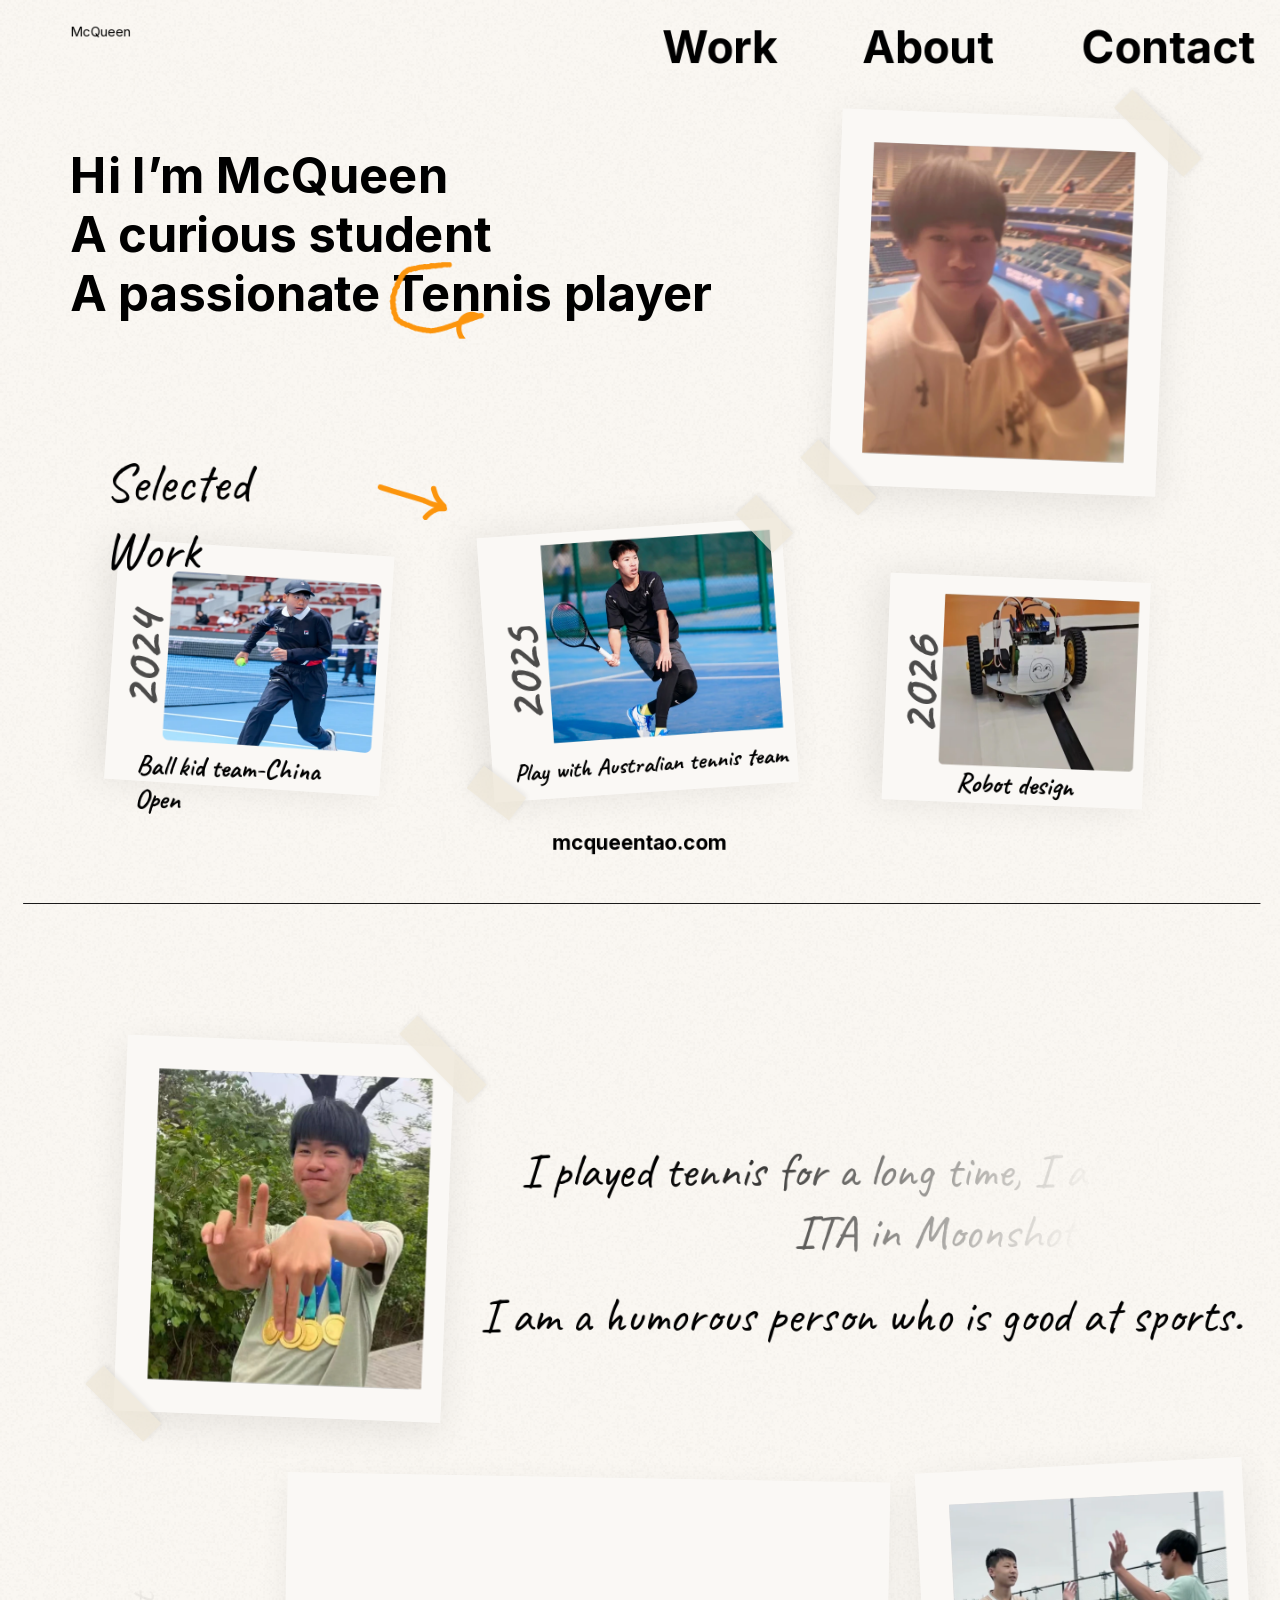
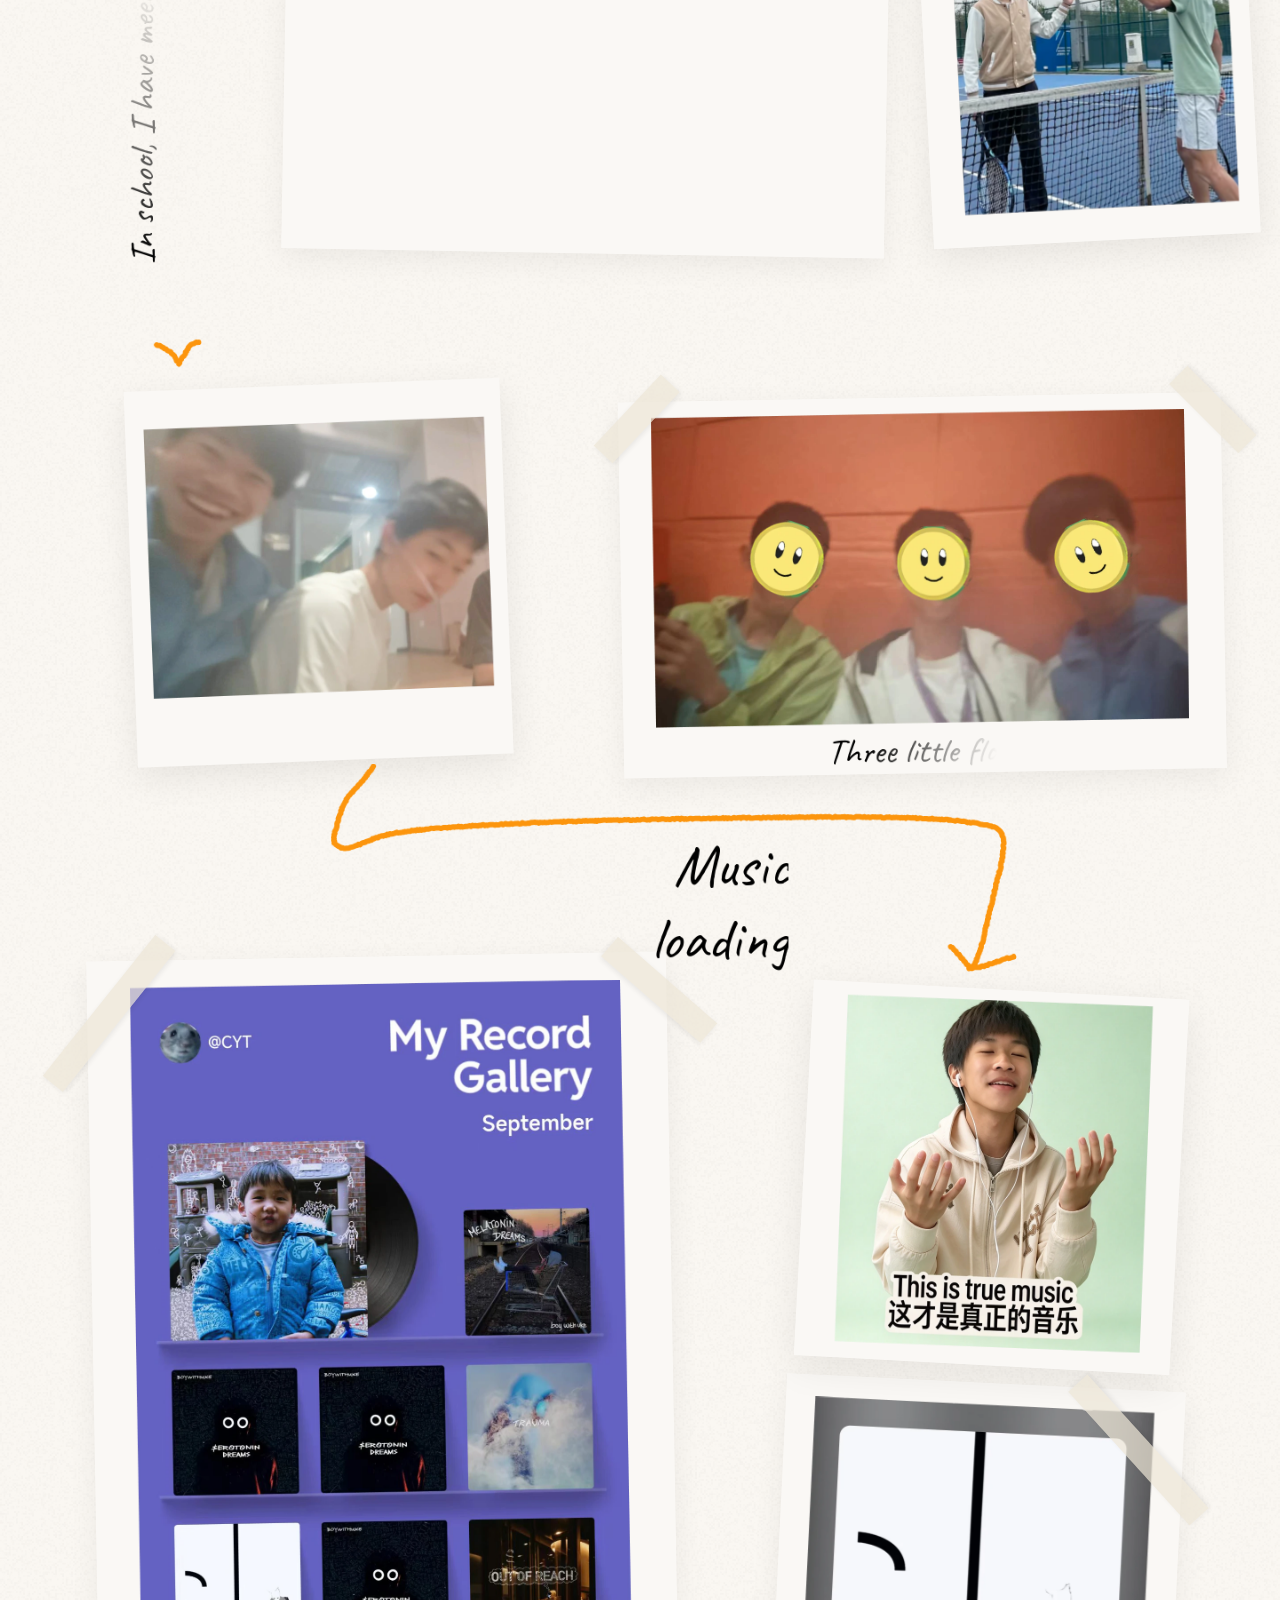
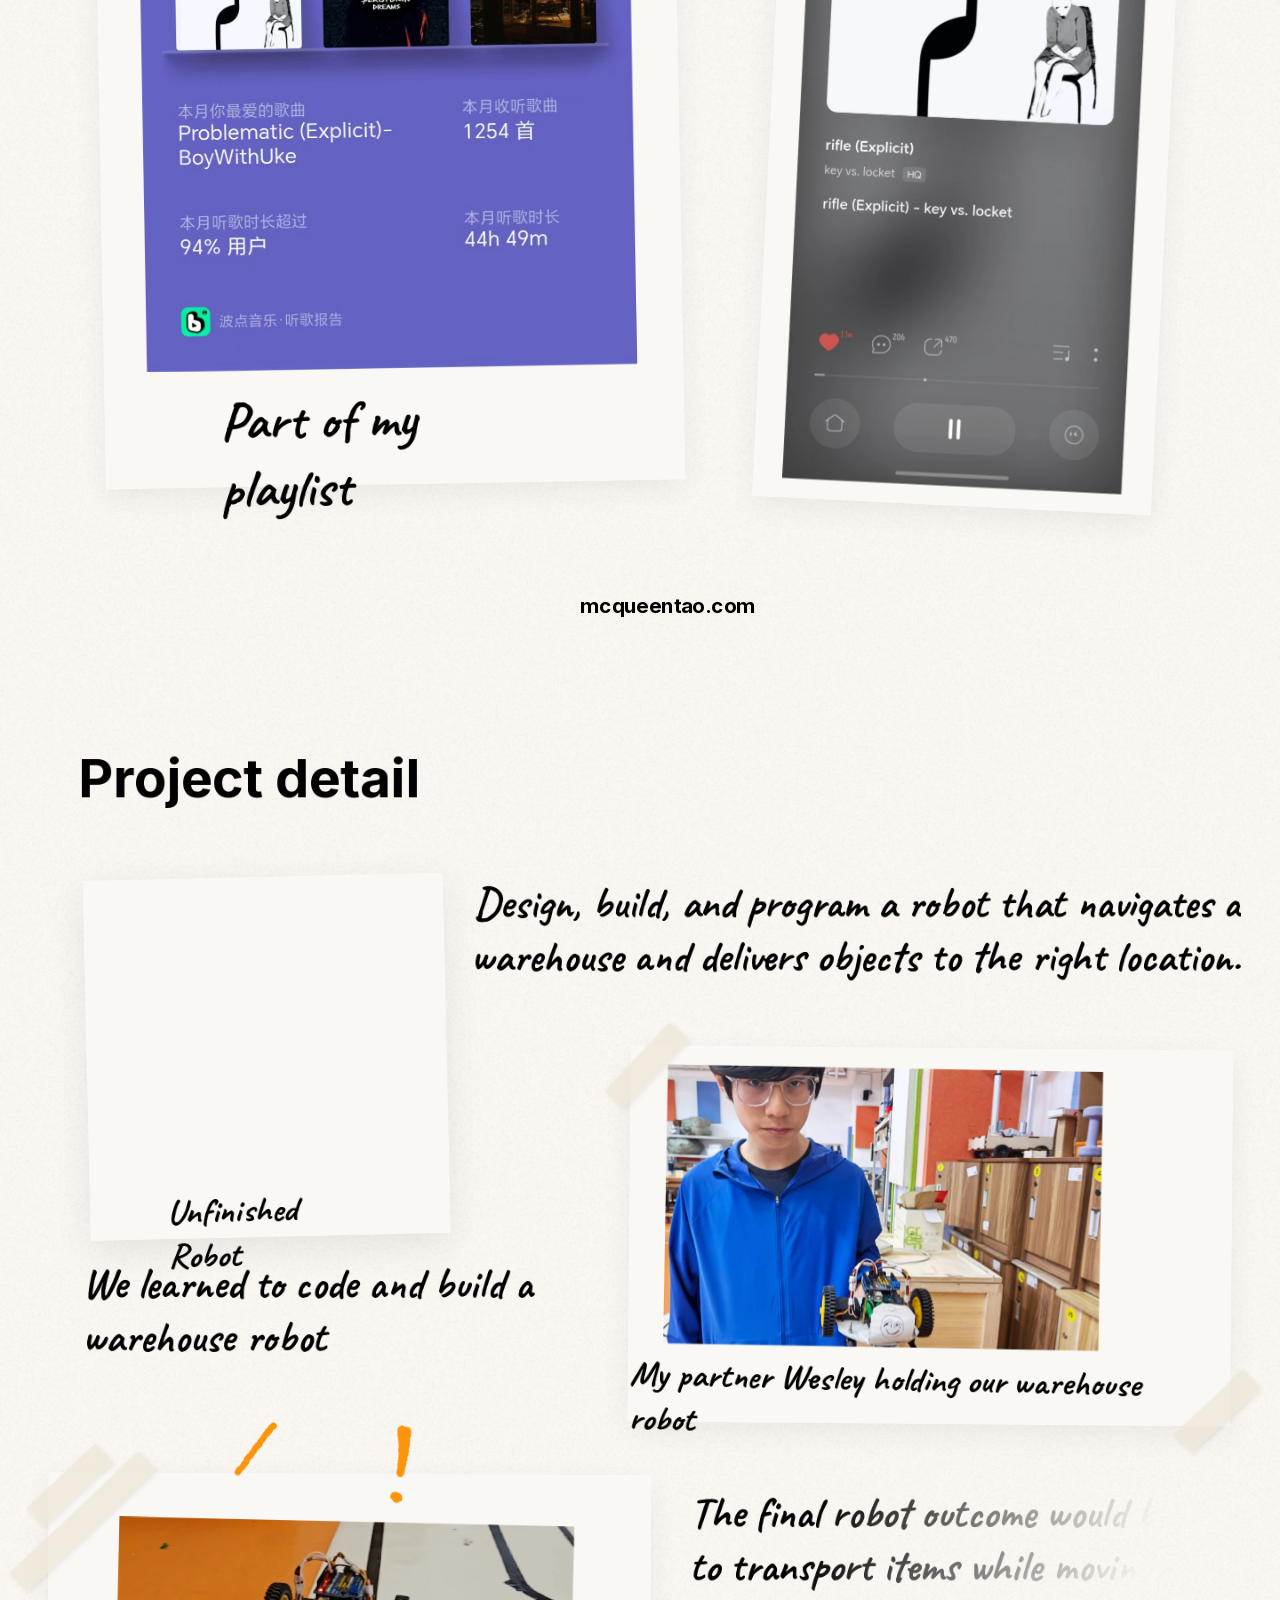
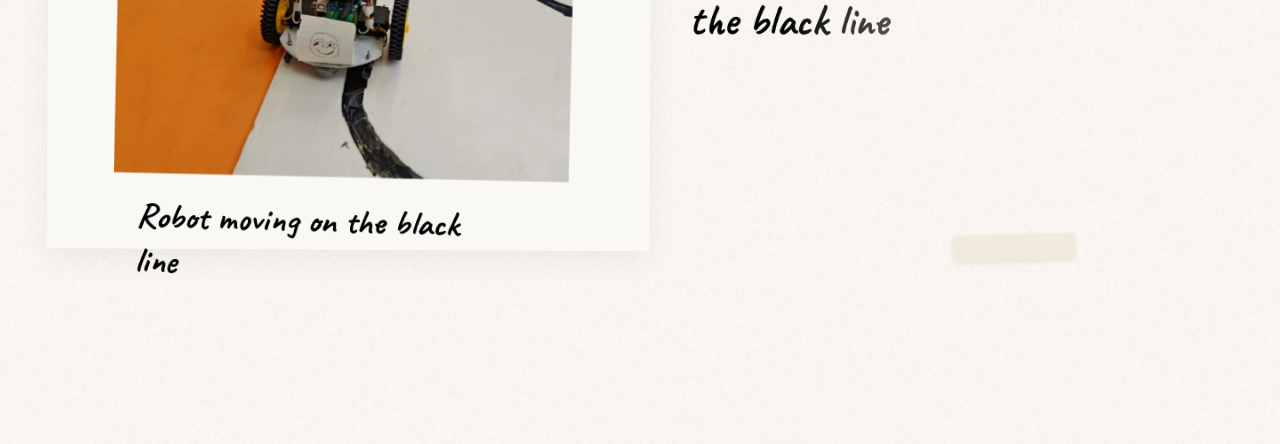
==== mcqueen-portfolio-standalone.html @ 11e01006 "Add files via upload" ====
<!DOCTYPE html>
<html lang="en">
<head>
<meta charset="utf-8">
<meta name="viewport" content="width=device-width, initial-scale=1">
<title>McQueen Portfolio</title>
<style>
@font-face {
  font-family: 'Caveat';
  font-style: normal;
  font-weight: 400;
  font-display: swap;
  src: url([data-uri]) format('woff2');
  unicode-range: U+0000-00FF, U+0131, U+0152-0153, U+02BB-02BC, U+02C6, U+02DA, U+02DC, U+0304, U+0308, U+0329, U+2000-206F, U+20AC, U+2122, U+2191, U+2193, U+2212, U+2215, U+FEFF, U+FFFD;
}
@font-face {
  font-family: 'Caveat';
  font-style: normal;
  font-weight: 700;
  font-display: swap;
  src: url([data-uri]) format('woff2');
  unicode-range: U+0000-00FF, U+0131, U+0152-0153, U+02BB-02BC, U+02C6, U+02DA, U+02DC, U+0304, U+0308, U+0329, U+2000-206F, U+20AC, U+2122, U+2191, U+2193, U+2212, U+2215, U+FEFF, U+FFFD;
}
@font-face {
  font-family: 'Inter';
  font-style: normal;
  font-weight: 400;
  font-display: swap;
  src: url([data-uri]) format('woff2');
  unicode-range: U+0000-00FF, U+0131, U+0152-0153, U+02BB-02BC, U+02C6, U+02DA, U+02DC, U+0304, U+0308, U+0329, U+2000-206F, U+20AC, U+2122, U+2191, U+2193, U+2212, U+2215, U+FEFF, U+FFFD;
}
@font-face {
  font-family: 'Inter';
  font-style: normal;
  font-weight: 700;
  font-display: swap;
  src: url([data-uri]) format('woff2');
  unicode-range: U+0000-00FF, U+0131, U+0152-0153, U+02BB-02BC, U+02C6, U+02DA, U+02DC, U+0304, U+0308, U+0329, U+2000-206F, U+20AC, U+2122, U+2191, U+2193, U+2212, U+2215, U+FEFF, U+FFFD;
}
</style>
<style>
/* McQueen Portfolio - exported from Figma (node 3:3 "Home", 1440 x 5900) */
*{box-sizing:border-box;}
html,body{margin:0;padding:0;}
body{background:#FAF7F2;height:5900px;overflow-x:hidden;}
.page{position:relative;width:1440px;height:5900px;margin:0 auto;overflow:hidden;
  background:#FAF7F2;transform-origin:top left;font-family:"Inter",sans-serif;}
/* paper grain: 4% opacity multiply, tiled (as in the Figma layer) */
.page::before{content:"";position:absolute;left:0;top:0;right:0;bottom:0;
  background-image:url([data-uri]);background-repeat:repeat;
  opacity:.04;mix-blend-mode:multiply;pointer-events:none;z-index:0;}
.page>div,.page>img,.page>svg{position:absolute;}
.page>img,.page>svg{display:block;}
.pin{border-radius:50%;background:radial-gradient(circle at 34% 30%,#fff 0%,#e9e9e9 42%,#b6b6b6 78%,#8f8f8f 100%);
  box-shadow:0 3px 6px rgba(0,0,0,.25);}
.pin i{position:absolute;left:9px;top:9px;width:6px;height:6px;border-radius:50%;background:rgba(255,255,255,.85);}

.e16-281{width:652px;height:1269px;background:rgba(250,248,245,1);transform:matrix(0.999848,-0.017452,0.017452,0.999848,96.976097,2881.786133);transform-origin:0 0;box-shadow:0px 10px 32px rgba(0,0,0,0.06);border-radius:0px;z-index:1;}
.e66-8{width:871px;font-family:"Caveat",cursive;font-weight:700;font-size:48px;line-height:60.48px;letter-spacing:0.0px;color:rgba(0,0,0,1);text-align:right;z-index:2;transform:matrix(1.000000,0.000000,0.000000,1.000000,525.000000,4586.000000);transform-origin:0 0;}
.e16-282{width:449px;height:814px;background:rgba(250,248,245,1);transform:matrix(0.998817,0.048624,-0.048624,0.998817,885.661011,3344.773926);transform-origin:0 0;box-shadow:0px 10px 32px rgba(0,0,0,0.06);border-radius:0px;z-index:3;}
.e9-27{width:368px;height:423.2px;background:rgba(250,248,245,1);transform:matrix(0.999263,0.038388,-0.038388,0.999263,948.101585,121.977455);transform-origin:0 0;box-shadow:0px 12px 40px rgba(0,0,0,0.08);border-radius:0px;z-index:4;}
.e9-28{width:294.4px;height:349.6px;background:rgba(217,217,217,1);transform:matrix(0.999263,0.038388,-0.038388,0.999263,983.462097,160.163342);transform-origin:0 0;border-radius:0px;z-index:5;}
.e9-29{left:970.04px;top:160.16px;width:321.4px;height:361.18px;z-index:6;}
.e9-31{width:92px;height:29.44px;background:rgba(237,230,214,0.7);transform:matrix(-0.707107,-0.707107,0.707107,-0.707107,965.337090,579.999992);transform-origin:0 0;box-shadow:0px 2px 6px rgba(0,0,0,0.08);border-radius:0px;z-index:7;}
.e9-32{width:110.4px;height:29.44px;background:rgba(237,230,214,0.7);transform:matrix(-0.707107,-0.707107,0.707107,-0.707107,1331.266449,198.882698);transform-origin:0 0;box-shadow:0px 2px 6px rgba(0,0,0,0.08);border-radius:0px;z-index:8;}
.e16-242{width:422.65px;height:423.2px;background:rgba(250,248,245,1);transform:matrix(0.999263,-0.038388,0.038388,0.999263,139.000000,2241.126953);transform-origin:0 0;box-shadow:0px 12px 40px rgba(0,0,0,0.08);border-radius:0px;z-index:9;}
.e16-297{width:404.5px;height:405.04px;background:rgba(250,248,245,1);transform:matrix(0.999743,-0.022687,0.022687,0.999743,92.959854,4591.129883);transform-origin:0 0;box-shadow:0px 12px 40px rgba(0,0,0,0.08);border-radius:0px;z-index:10;}
.e16-260{width:422.65px;height:423.2px;background:rgba(250,248,245,1);transform:matrix(0.998565,0.053545,-0.053545,0.998565,915.660461,2902.000000);transform-origin:0 0;box-shadow:0px 12px 40px rgba(0,0,0,0.08);border-radius:0px;z-index:11;}
.e16-244{left:161.19px;top:2256.7px;width:394.93px;height:330.46px;z-index:12;}
.e12-176{width:368px;height:423.2px;background:rgba(250,248,245,1);transform:matrix(0.999263,0.038388,-0.038388,0.999263,143.818939,1163.977417);transform-origin:0 0;box-shadow:0px 12px 40px rgba(0,0,0,0.08);border-radius:0px;z-index:13;}
.e12-177{width:294.4px;height:349.6px;background:rgba(217,217,217,1);transform:matrix(0.999263,0.038388,-0.038388,0.999263,179.179443,1202.163330);transform-origin:0 0;border-radius:0px;z-index:14;}
.e12-178{left:165.76px;top:1202.16px;width:321.4px;height:361.18px;z-index:15;}
.e16-263{left:938.82px;top:2919.41px;width:358.41px;height:402.78px;z-index:16;}
.e15-185{width:368px;height:423.2px;background:rgba(250,248,245,1);transform:matrix(0.998667,-0.051607,0.051607,0.998667,1029.000000,1657.991699);transform-origin:0 0;box-shadow:0px 12px 40px rgba(0,0,0,0.08);border-radius:0px;z-index:17;}
.e16-197{width:678px;height:423px;background:rgba(250,248,245,1);transform:matrix(0.999848,0.017452,-0.017452,0.999848,323.742828,1656.115845);transform-origin:0 0;box-shadow:0px 10px 32px rgba(0,0,0,0.06);border-radius:0px;z-index:18;}
.e16-304{width:678px;height:423px;background:rgba(250,248,245,1);transform:matrix(0.999962,0.008727,-0.008727,0.999962,709.498108,4775.934082);transform-origin:0 0;box-shadow:0px 10px 32px rgba(0,0,0,0.06);border-radius:0px;z-index:19;}
.e16-314{width:678px;height:423px;background:rgba(250,248,245,1);transform:matrix(0.999986,0.005236,-0.005236,0.999986,54.751606,5256.111816);transform-origin:0 0;box-shadow:0px 10px 32px rgba(0,0,0,0.06);border-radius:0px;z-index:20;}
.e16-306{left:746.35px;top:4796px;width:495.38px;height:324.04px;z-index:21;}
.e16-225{width:678px;height:423px;background:rgba(250,248,245,1);transform:matrix(0.999848,-0.017452,0.017452,0.999848,695.000000,2252.832764);transform-origin:0 0;box-shadow:0px 10px 32px rgba(0,0,0,0.06);border-radius:0px;z-index:22;}
.e16-227{left:732px;top:2260px;width:605.98px;height:358.54px;z-index:23;}
.e15-186{width:294.4px;height:349.6px;background:rgba(217,217,217,1);transform:matrix(0.998667,-0.051607,0.051607,0.998667,1067.650391,1692.843750);transform-origin:0 0;border-radius:0px;z-index:24;}
.e15-187{left:1067.65px;top:1676.94px;width:325.83px;height:365.04px;z-index:25;}
.e12-179{width:92px;height:29.44px;background:rgba(237,230,214,0.7);transform:matrix(-0.707107,-0.707107,0.707107,-0.707107,161.054443,1622.000000);transform-origin:0 0;box-shadow:0px 2px 6px rgba(0,0,0,0.08);border-radius:0px;z-index:26;}
.e12-180{width:110.4px;height:29.44px;background:rgba(237,230,214,0.7);transform:matrix(-0.707107,-0.707107,0.707107,-0.707107,526.983765,1240.882690);transform-origin:0 0;box-shadow:0px 2px 6px rgba(0,0,0,0.08);border-radius:0px;z-index:27;}
.e16-234{width:110.4px;height:29.44px;background:rgba(237,230,214,0.7);transform:matrix(-0.707107,-0.707107,0.707107,-0.707107,1393.065308,2309.882812);transform-origin:0 0;box-shadow:0px 2px 6px rgba(0,0,0,0.08);border-radius:0px;z-index:28;}
.e16-236{width:110.4px;height:29.44px;background:rgba(237,230,214,0.7);transform:matrix(0.686056,-0.727548,0.727548,0.686056,668.000000,2301.322021);transform-origin:0 0;box-shadow:0px 2px 6px rgba(0,0,0,0.08);border-radius:0px;z-index:29;}
.e9-36{width:724px;font-family:"Inter",sans-serif;font-weight:700;font-size:55px;line-height:66.56px;letter-spacing:0.0px;color:rgba(0,0,0,1);text-align:left;z-index:30;transform:matrix(1.000000,0.000000,0.000000,1.000000,79.000000,164.000000);transform-origin:0 0;}
.e9-38{width:130px;font-family:"Inter",sans-serif;font-weight:700;font-size:50px;line-height:60.51px;letter-spacing:0.0px;color:rgba(0,0,0,1);text-align:left;z-index:31;transform:matrix(1.000000,0.000000,0.000000,1.000000,745.000000,23.000000);transform-origin:0 0;}
.e11-162{width:69px;font-family:"Inter",sans-serif;font-weight:400;font-size:15px;line-height:18.15px;letter-spacing:0.0px;color:rgba(0,0,0,1);text-align:left;z-index:32;transform:matrix(1.000000,0.000000,0.000000,1.000000,79.000000,27.000000);transform-origin:0 0;}
.e9-39{width:151px;font-family:"Inter",sans-serif;font-weight:700;font-size:50px;line-height:60.51px;letter-spacing:0.0px;color:rgba(0,0,0,1);text-align:left;z-index:33;transform:matrix(1.000000,0.000000,0.000000,1.000000,970.000000,23.000000);transform-origin:0 0;}
.e9-40{width:197px;font-family:"Inter",sans-serif;font-weight:700;font-size:50px;line-height:60.51px;letter-spacing:0.0px;color:rgba(0,0,0,1);text-align:left;z-index:34;transform:matrix(1.000000,0.000000,0.000000,1.000000,1217.000000,23.000000);transform-origin:0 0;}
.e9-42{width:197px;font-family:"Inter",sans-serif;font-weight:700;font-size:23px;line-height:27.84px;letter-spacing:0.0px;color:rgba(0,0,0,1);text-align:left;z-index:35;transform:matrix(1.000000,0.000000,0.000000,1.000000,621.500000,935.000000);transform-origin:0 0;}
.e9-45{width:298.3px;height:343.05px;background:rgba(250,248,245,1);transform:matrix(0.068194,0.997672,-0.997672,0.068194,878.360291,582.219666);transform-origin:0 0;box-shadow:0px 12px 40px rgba(0,0,0,0.08);border-radius:0px;z-index:36;}
.e9-46{left:608.38px;top:596px;width:272.84px;height:240.34px;z-index:37;}
.e11-57{width:60px;height:32px;background:rgba(237,230,214,0.7);transform:matrix(-0.693725,-0.720240,0.720240,-0.693725,869.274780,622.044495);transform-origin:0 0;box-shadow:0px 2px 6px rgba(0,0,0,0.08);border-radius:0px;z-index:38;}
.e11-60{width:108px;font-family:"Caveat",cursive;font-weight:700;font-size:60px;line-height:75.6px;letter-spacing:0.0px;color:rgba(2,2,2,0.7);text-align:left;z-index:39;transform:matrix(-0.068194,-0.997672,0.997672,-0.068194,555.148621,815.387939);transform-origin:0 0;}
.e11-144{width:269.73px;height:310.19px;background:rgba(250,248,245,1);transform:matrix(-0.064440,0.997922,-0.997922,-0.064440,443.809540,626.351013);transform-origin:0 0;box-shadow:0px 12px 40px rgba(0,0,0,0.08);border-radius:0px;z-index:40;}
.e11-145{left:182.62px;top:643.1px;width:245.5px;height:204.42px;z-index:41;}
.e11-146{width:151.46px;font-family:"Caveat",cursive;font-weight:700;font-size:60px;line-height:75.6px;letter-spacing:0.0px;color:rgba(2,2,2,0.7);text-align:left;z-index:42;transform:matrix(0.064440,-0.997922,0.997922,0.064440,119.527870,794.627686);transform-origin:0 0;}
.e11-130{width:254.63px;height:292.82px;background:rgba(250,248,245,1);transform:matrix(-0.039871,0.999205,-0.999205,-0.039871,1294.742676,655.882202);transform-origin:0 0;box-shadow:0px 12px 40px rgba(0,0,0,0.08);border-radius:0px;z-index:43;}
.e11-131{left:1055.98px;top:665.29px;width:226.02px;height:203.13px;z-index:44;}
.e11-134{width:151.46px;font-family:"Caveat",cursive;font-weight:700;font-size:60px;line-height:75.6px;letter-spacing:0.0px;color:rgba(2,2,2,0.7);text-align:left;z-index:45;transform:matrix(0.039871,-0.999205,0.999205,0.039871,995.022461,825.095825);transform-origin:0 0;}
.e11-164{width:262px;font-family:"Caveat",cursive;font-weight:700;font-size:30px;line-height:37.8px;letter-spacing:0.0px;color:rgba(0,0,0,1);text-align:left;z-index:46;transform:matrix(0.999339,0.036367,-0.036367,0.999339,154.381927,842.000000);transform-origin:0 0;}
.e11-167{width:345.59px;font-family:"Caveat",cursive;font-weight:700;font-size:27px;line-height:34.02px;letter-spacing:0.0px;color:rgba(0,0,0,1);text-align:left;z-index:47;transform:matrix(0.997488,-0.070833,0.070833,0.997488,578.000000,852.479309);transform-origin:0 0;}
.e11-165{width:132px;font-family:"Caveat",cursive;font-weight:700;font-size:30px;line-height:37.8px;letter-spacing:0.0px;color:rgba(0,0,0,1);text-align:left;z-index:48;transform:matrix(0.999339,0.036367,-0.036367,0.999339,1076.381958,862.000000);transform-origin:0 0;}
.e11-54{width:60px;height:32px;background:rgba(237,230,214,0.7);transform:matrix(-0.794675,-0.607035,0.607035,-0.794675,572.619141,923.081848);transform-origin:0 0;box-shadow:0px 2px 6px rgba(0,0,0,0.08);border-radius:0px;z-index:49;}
.e11-171{left:438.41px;top:294.69px;width:195.47px;height:86.41px;z-index:50;}
.e11-172{width:285px;font-family:"Caveat",cursive;font-weight:400;font-size:60px;line-height:75.6px;letter-spacing:0.0px;color:rgba(0,0,0,1);text-align:left;z-index:51;transform:matrix(1.000000,0.000000,0.000000,1.000000,117.000000,506.000000);transform-origin:0 0;}
.e12-173{width:550px;font-family:"Inter",sans-serif;font-weight:700;font-size:90px;line-height:108.92px;letter-spacing:0.0px;color:rgba(0,0,0,1);text-align:left;z-index:52;transform:matrix(1.000000,0.000000,0.000000,1.000000,844.000000,1122.000000);transform-origin:0 0;}
.e16-295{width:389px;font-family:"Inter",sans-serif;font-weight:700;font-size:60px;line-height:72.61px;letter-spacing:0.0px;color:rgba(0,0,0,1);text-align:left;z-index:53;transform:matrix(1.000000,0.000000,0.000000,1.000000,88.000000,4439.000000);transform-origin:0 0;}
.e15-189{left:188.52px;top:1701px;width:111.9px;height:509.76px;z-index:54;}
.e15-190{left:172.55px;top:2185.28px;width:28.83px;height:24.44px;z-index:55;}
.e15-191{left:197.82px;top:2181.6px;width:28.72px;height:31.06px;z-index:56;}
.e15-193{width:511px;font-family:"Caveat",cursive;font-weight:400;font-size:40px;line-height:50.4px;letter-spacing:0.0px;color:rgba(0,0,0,1);text-align:right;z-index:57;transform:matrix(0.000757,-1.000000,1.000000,0.000757,135.000000,2196.999756);transform-origin:0 0;}
.e16-194{left:311px;top:1750px;width:225px;height:266px;z-index:58;}
.e16-199{left:343px;top:1678px;width:430px;height:110px;z-index:59;}
.e16-202{left:713px;top:1678px;width:282px;height:266px;z-index:60;}
.e16-220{left:316px;top:1649px;width:24px;height:24px;z-index:61;}
.e16-252{left:540px;top:2218px;width:24px;height:24px;z-index:62;}
.e16-221{left:987px;top:1661px;width:24px;height:24px;z-index:63;}
.e16-249{left:134px;top:2233px;width:24px;height:24px;z-index:64;}
.e16-229{left:827px;top:2374px;width:120.63px;height:113.75px;z-index:65;}
.e16-230{left:1004px;top:2392px;width:98.3px;height:87.25px;z-index:66;}
.e16-232{left:1168px;top:2366px;width:125.51px;height:120.29px;z-index:67;}
.e16-257{left:371.57px;top:2659.11px;width:760.64px;height:233.48px;z-index:68;}
.e16-258{left:1087px;top:2873px;width:56.52px;height:19.76px;z-index:69;}
.e16-259{width:296px;font-family:"Caveat",cursive;font-weight:400;font-size:65px;line-height:81.9px;letter-spacing:0.0px;color:rgba(0,0,0,1);text-align:right;z-index:70;transform:matrix(1.000000,0.000000,0.000000,1.000000,591.000000,2735.000000);transform-origin:0 0;}
.e16-265{left:146px;top:2902px;width:571.18px;height:1116.78px;z-index:71;}
.e16-272{left:880.34px;top:3370.91px;width:418.61px;height:785.34px;z-index:72;}
.e16-274{width:239px;font-family:"Caveat",cursive;font-weight:400;font-size:40px;line-height:50.4px;letter-spacing:0.0px;color:rgba(0,0,0,1);text-align:right;z-index:73;transform:matrix(0.999924,-0.012317,0.012317,0.999924,929.701172,2620.473877);transform-origin:0 0;}
.e16-275{width:110.4px;height:29.44px;background:rgba(237,230,214,0.7);transform:matrix(-0.671888,-0.740652,0.740652,-0.671888,1341.200684,3448.929932);transform-origin:0 0;box-shadow:0px 2px 6px rgba(0,0,0,0.08);border-radius:0px;z-index:74;}
.e16-277{width:202.69px;height:29.44px;background:rgba(237,230,214,0.7);transform:matrix(-0.671888,-0.740652,0.740652,-0.671888,1338.188965,3516.121826);transform-origin:0 0;box-shadow:0px 2px 6px rgba(0,0,0,0.08);border-radius:0px;z-index:75;}
.e16-287{width:202.69px;height:29.44px;background:rgba(237,230,214,0.7);transform:matrix(0.624150,-0.781304,0.781304,0.624150,48.000000,3010.363525);transform-origin:0 0;box-shadow:0px 2px 6px rgba(0,0,0,0.08);border-radius:0px;z-index:76;}
.e16-289{width:148.09px;height:29.44px;background:rgba(237,230,214,0.7);transform:matrix(0.753736,0.657178,-0.657178,0.753736,695.347473,2854.000000);transform-origin:0 0;box-shadow:0px 2px 6px rgba(0,0,0,0.08);border-radius:0px;z-index:77;}
.e16-224{width:312px;font-family:"Inter",sans-serif;font-weight:700;font-size:75px;line-height:90.77px;letter-spacing:0.0px;color:rgba(123,94,144,1);text-align:right;z-index:78;transform:matrix(1.000000,0.000000,0.000000,1.000000,622.000000,1932.000000);transform-origin:0 0;}
.e16-286{width:376px;font-family:"Caveat",cursive;font-weight:700;font-size:60px;line-height:75.6px;letter-spacing:0.0px;color:rgba(0,0,0,1);text-align:left;z-index:79;transform:matrix(0.999857,-0.016887,0.016887,0.999857,247.500244,4037.150146);transform-origin:0 0;}
.e16-293{width:197px;font-family:"Inter",sans-serif;font-weight:700;font-size:23px;line-height:27.84px;letter-spacing:0.0px;color:rgba(0,0,0,1);text-align:left;z-index:80;transform:matrix(1.000000,0.000000,0.000000,1.000000,653.000000,4269.000000);transform-origin:0 0;}
.e16-341{width:197px;font-family:"Inter",sans-serif;font-weight:700;font-size:23px;line-height:27.84px;letter-spacing:0.0px;color:rgba(0,0,0,1);text-align:left;z-index:81;transform:matrix(1.000000,0.000000,0.000000,1.000000,667.000000,5785.000000);transform-origin:0 0;}
.e16-296{left:122px;top:4631px;width:345px;height:283px;z-index:82;}
.e16-299{width:236px;font-family:"Caveat",cursive;font-weight:700;font-size:40px;line-height:50.4px;letter-spacing:0.0px;color:rgba(0,0,0,1);text-align:left;z-index:83;transform:matrix(0.999642,-0.026770,0.026770,0.999642,187.000000,4938.317871);transform-origin:0 0;}
.e16-309{width:654px;font-family:"Caveat",cursive;font-weight:700;font-size:40px;line-height:50.4px;letter-spacing:0.0px;color:rgba(0,0,0,1);text-align:left;z-index:84;transform:matrix(0.999774,0.021279,-0.021279,0.999774,709.063965,5120.000000);transform-origin:0 0;}
.e16-279{width:154.28px;height:29.44px;background:rgba(237,230,214,0.7);transform:matrix(-0.671888,-0.740652,0.740652,-0.671888,924.884705,4205.981934);transform-origin:0 0;box-shadow:0px 2px 6px rgba(0,0,0,0.08);border-radius:0px;z-index:85;}
.e16-310{width:106.05px;height:29.44px;background:rgba(237,230,214,0.7);transform:matrix(0.686552,-0.727081,0.727081,0.686552,680.540344,4827.393555);transform-origin:0 0;box-shadow:0px 2px 6px rgba(0,0,0,0.08);border-radius:0px;z-index:86;}
.e16-312{width:106.05px;height:29.44px;background:rgba(237,230,214,0.7);transform:matrix(0.726541,-0.687123,0.687123,0.726541,1321.000000,5213.870605);transform-origin:0 0;box-shadow:0px 2px 6px rgba(0,0,0,0.08);border-radius:0px;z-index:87;}
.e16-332{width:106.05px;height:29.44px;background:rgba(237,230,214,0.7);transform:matrix(0.726541,-0.687123,0.687123,0.726541,669.000000,5673.870605);transform-origin:0 0;box-shadow:0px 2px 6px rgba(0,0,0,0.08);border-radius:0px;z-index:88;}
.e16-330{width:199.25px;height:29.44px;background:rgba(237,230,214,0.7);transform:matrix(0.726541,-0.687123,0.687123,0.726541,11.000000,5369.870605);transform-origin:0 0;box-shadow:0px 2px 6px rgba(0,0,0,0.08);border-radius:0px;z-index:89;}
.e16-328{width:106.05px;height:29.44px;background:rgba(237,230,214,0.7);transform:matrix(0.726541,-0.687123,0.687123,0.726541,30.000000,5296.870605);transform-origin:0 0;box-shadow:0px 2px 6px rgba(0,0,0,0.08);border-radius:0px;z-index:90;}
.e16-317{left:221.82px;top:5115.82px;width:59.69px;height:143.83px;z-index:91;}
.e16-318{left:263.69px;top:5200.03px;width:47.67px;height:60.28px;z-index:92;}
.e16-319{left:384.22px;top:5220.31px;width:7.31px;height:47.3px;z-index:93;}
.e16-320{left:383.36px;top:5276.99px;width:7.86px;height:8.16px;z-index:94;}
.e16-323{left:446.03px;top:5201.75px;width:16.85px;height:61.48px;z-index:95;}
.e16-324{left:438.9px;top:5278.23px;width:13.51px;height:13.04px;z-index:96;}
.e16-327{width:420px;font-family:"Caveat",cursive;font-weight:700;font-size:40px;line-height:50.4px;letter-spacing:0.0px;color:rgba(0,0,0,1);text-align:left;z-index:97;transform:matrix(0.999615,0.027734,-0.027734,0.999615,153.774139,5617.185547);transform-origin:0 0;}
.e16-334{left:127.87px;top:5306.36px;width:518.26px;height:299.28px;z-index:98;}
.e16-300{width:698px;font-family:"Inter",sans-serif;font-weight:700;font-size:80px;line-height:96.82px;letter-spacing:0.0px;color:rgba(0,0,0,1);text-align:left;z-index:99;transform:matrix(1.000000,0.000000,0.000000,1.000000,720.000000,4451.000000);transform-origin:0 0;}
.e16-336{left:984.83px;top:5400.83px;width:311.93px;height:311.93px;z-index:100;}
.e16-337{width:137.08px;height:29.44px;background:rgba(237,230,214,0.7);transform:matrix(0.999631,-0.027160,0.027160,0.999631,1071.912354,5411.151367);transform-origin:0 0;box-shadow:0px 2px 6px rgba(0,0,0,0.08);border-radius:0px;z-index:101;}
.e16-339{width:137.08px;height:29.44px;background:rgba(237,230,214,0.7);transform:matrix(0.999631,-0.027160,0.027160,0.999631,1072.000000,5665.723145);transform-origin:0 0;box-shadow:0px 2px 6px rgba(0,0,0,0.08);border-radius:0px;z-index:102;}
.e66-2{width:814px;font-family:"Caveat",cursive;font-weight:400;font-size:55px;line-height:69.3px;letter-spacing:0.0px;color:rgba(0,0,0,1);text-align:right;z-index:103;transform:matrix(1.000000,0.000000,0.000000,1.000000,573.000000,1283.000000);transform-origin:0 0;}
.e66-4{width:865px;font-family:"Caveat",cursive;font-weight:400;font-size:55px;line-height:69.3px;letter-spacing:0.0px;color:rgba(0,0,0,1);text-align:left;z-index:104;transform:matrix(1.000000,0.000000,0.000000,1.000000,540.000000,1446.000000);transform-origin:0 0;}
.e66-6{width:632px;font-family:"Caveat",cursive;font-weight:700;font-size:48px;line-height:60.48px;letter-spacing:0.0px;color:rgba(0,0,0,1);text-align:left;z-index:105;transform:matrix(1.000000,0.000000,0.000000,1.000000,776.000000,5272.000000);transform-origin:0 0;}
.e66-10{width:598px;font-family:"Caveat",cursive;font-weight:700;font-size:48px;line-height:60.48px;letter-spacing:0.0px;color:rgba(0,0,0,1);text-align:left;z-index:106;transform:matrix(1.000000,0.000000,0.000000,1.000000,93.000000,5014.000000);transform-origin:0 0;}
.rule1{left:26px;top:1016px;width:1392px;border-top:1px solid #000;z-index:107;}
.rule2{left:24px;top:4360px;width:1392px;border-top:1px solid #000;z-index:108;}
.arrow-work{left:425px;top:545px;width:78px;height:40px;z-index:109;}

/* ---------- nav jump targets: keep a ~100px breathing gap from viewport top ---------- */
.e12-173,.e16-295,.e16-341{scroll-margin-top:100px;}

/* ============================================================
   Motion layer — scrapbook entrance / scroll / hover micro-interactions
   CRITICAL: elements carry their Figma pose in `transform: matrix(...)`.
   So every animation MUST use the independent transform properties
   `translate` / `rotate` / `scale` (which stack on top of `transform`),
   never write `transform:` in any keyframe / class (it would overwrite
   the matrix and break the layout).
   ============================================================ */

/* intro lines are block spans so each can rise on its own */
.e9-36 .intro-line{display:block;}

/* ---------- base hidden states ---------- */
[data-anim]{opacity:0;will-change:translate,rotate,scale,opacity;}
[data-anim].in{opacity:1;transition:opacity .5s ease;}

/* ---------- rise: fade + slide up 14px ---------- */
[data-anim="rise"]{translate:0 14px;}
[data-anim="rise"].in{translate:0 0;transition:translate .55s cubic-bezier(.16,1,.3,1),opacity .55s ease;}

/* big title rise: 24px travel */
[data-anim="rise"].e12-173{translate:0 24px;}
[data-anim="rise"].e12-173.in{translate:0 0;transition:translate .6s cubic-bezier(.16,1,.3,1),opacity .6s ease;}

/* intro line rise */
.e9-36 .intro-line{opacity:0;translate:0 -14px;}
.e9-36 .intro-line.in{opacity:1;translate:0 0;transition:translate .55s cubic-bezier(.16,1,.3,1),opacity .55s ease;}

/* ---------- drop: photo falls onto the paper, slight rotate overshoot ---------- */
[data-anim="drop"]{translate:0 -60px;}
[data-anim="drop"].in{animation:drop-land .6s cubic-bezier(.16,1,.3,1) forwards;}

@keyframes drop-land{
  0%{translate:0 -60px;rotate:-4deg;opacity:0;}
  60%{translate:0 0;rotate:1.5deg;opacity:1;}
  80%{translate:0 0;rotate:0deg;}
  100%{translate:0 0;rotate:0deg;opacity:1;}
}

/* big cards: larger fall (50px), same grammar */
[data-anim="drop-big"]{translate:0 -50px;}
[data-anim="drop-big"].in{animation:drop-land .6s cubic-bezier(.16,1,.3,1) forwards;}

/* ---------- press: tape / pin pressed flat (scale 1.2→1) ---------- */
[data-anim="press"]{scale:1.2;}
[data-anim="press"].in{animation:press-down .2s cubic-bezier(.16,1,.3,1) forwards;}

@keyframes press-down{
  0%{scale:1.2;opacity:0;}
  100%{scale:1;opacity:1;}
}

/* ---------- soft: gentle scale-up fade (Logician) ---------- */
[data-anim="soft"]{scale:.94;}
[data-anim="soft"].in{scale:1;transition:scale .6s cubic-bezier(.16,1,.3,1),opacity .6s ease;}

/* ---------- ink: handwriting revealed by angled mask sweep ---------- */
@supports ((-webkit-mask-image:linear-gradient(#000,#000)) or (mask-image:linear-gradient(#000,#000))){
  [data-anim="ink"]{
    opacity:1;
    -webkit-mask-image:linear-gradient(105deg,#000 0 40%,transparent 60% 100%);
    mask-image:linear-gradient(105deg,#000 0 40%,transparent 60% 100%);
    -webkit-mask-size:300% 100%;
    mask-size:300% 100%;
    -webkit-mask-position:200% 0;
    mask-position:200% 0;
  }
  [data-anim="ink"].in{
    -webkit-mask-position:0% 0;
    mask-position:0% 0;
    transition:-webkit-mask-position 1.1s cubic-bezier(.33,1,.68,1),mask-position 1.1s cubic-bezier(.33,1,.68,1),opacity .3s;
  }
}

/* ---------- draw: inline SVG stroke reveal ---------- */
[data-anim="draw"]{opacity:0;}
[data-anim="draw"] path{
  stroke-dasharray:var(--len);
  stroke-dashoffset:var(--len);
}
[data-anim="draw"].in{opacity:1;transition:opacity .15s ease;}
[data-anim="draw"].in path{
  stroke-dashoffset:0;
  transition:stroke-dashoffset 1s cubic-bezier(.4,0,.2,1);
}

/* ---------- wipe: rule lines pull from the left (no matrix, safe to scale) ---------- */
[data-anim="wipe"]{scale:0 1;}
[data-anim="wipe"].in{scale:1 1;transition:scale .7s cubic-bezier(.16,1,.3,1);}
.rule1,.rule2{transform-origin:left center;}

/* ---------- bounce: exclamation marks pop in ---------- */
[data-anim="bounce"]{scale:.6;}
[data-anim="bounce"].in{animation:bounce-in .5s cubic-bezier(.16,1,.3,1) forwards;}

@keyframes bounce-in{
  0%{scale:.6;opacity:0;}
  60%{scale:1.1;opacity:1;}
  100%{scale:1;opacity:1;}
}

/* ---------- idle breathe (only a few elements, rotate only) ---------- */
[data-breathe]{animation:breathe 4s ease-in-out infinite alternate;}

@keyframes breathe{
  from{rotate:-0.7deg;}
  to{rotate:0.7deg;}
}

/* ---------- hover micro-interactions (desktop only) ---------- */
@media (hover:hover) and (pointer:fine){
  /* polaroid group: card + liner + photo lift together */
  .e9-27:hover,.e9-28:hover,.e9-29:hover,
  .e12-176:hover,.e12-177:hover,.e12-178:hover,
  .e15-185:hover,.e15-186:hover,.e15-187:hover{
    translate:0 -6px;
    rotate:.8deg;
    box-shadow:0 16px 44px rgba(0,0,0,.13);
  }
  .e9-27,.e9-28,.e9-29,
  .e12-176,.e12-177,.e12-178,
  .e15-185,.e15-186,.e15-187{
    transition:translate .25s ease,rotate .25s ease,box-shadow .25s ease;
  }

  /* nav links: clickable; only feedback is the handwritten underline
     (deliberately NO rotate/translate on hover — rotating the hit area
     caused an oscillation loop where hover toggles back and forth) */
  .e9-38,.e9-39,.e9-40{cursor:pointer;}
  .e9-38::after,.e9-39::after,.e9-40::after{
    content:"";position:absolute;left:0;bottom:-4px;width:100%;height:3px;
    background:#000;scale:0 1;transform-origin:left center;
    transition:scale .25s ease;border-radius:2px;
  }
  .e9-38:hover::after,.e9-39:hover::after,.e9-40:hover::after{scale:1 1;}
}

/* ---------- reduced motion: static final state ---------- */
@media (prefers-reduced-motion: reduce){
  [data-anim]{opacity:1;translate:none;rotate:none;scale:none;transition:none;animation:none;}
  [data-anim="rise"],.e9-36 .intro-line{opacity:1;translate:none;}
  [data-anim="ink"]{
    -webkit-mask:none;mask:none;
    -webkit-mask-position:0 0;mask-position:0 0;
  }
  [data-anim="draw"]{opacity:1;}
  [data-anim="draw"] path{stroke-dasharray:none;stroke-dashoffset:0;}
  [data-breathe]{animation:none;}
}

</style>
</head>
<body>
<div class="page">
  <div class="e16-281"></div>
  <div class="e66-8">Design, build, and program a robot that navigates a warehouse and delivers objects to the right location.</div>
  <div class="e16-282"></div>
  <div class="e9-27"></div>
  <div class="e9-28"></div>
  <img class="e9-29" src="[data-uri]" alt="">
  <div class="e9-31"></div>
  <div class="e9-32"></div>
  <div class="e16-242"></div>
  <div class="e16-297"></div>
  <div class="e16-260"></div>
  <img class="e16-244" src="[data-uri]" alt="">
  <div class="e12-176"></div>
  <div class="e12-177"></div>
  <img class="e12-178" src="[data-uri]" alt="">
  <img class="e16-263" src="[data-uri]" alt="">
  <div class="e15-185"></div>
  <div class="e16-197"></div>
  <div class="e16-304"></div>
  <div class="e16-314"></div>
  <img class="e16-306" src="[data-uri]" alt="">
  <div class="e16-225"></div>
  <img class="e16-227" src="[data-uri]" alt="">
  <div class="e15-186"></div>
  <img class="e15-187" src="[data-uri]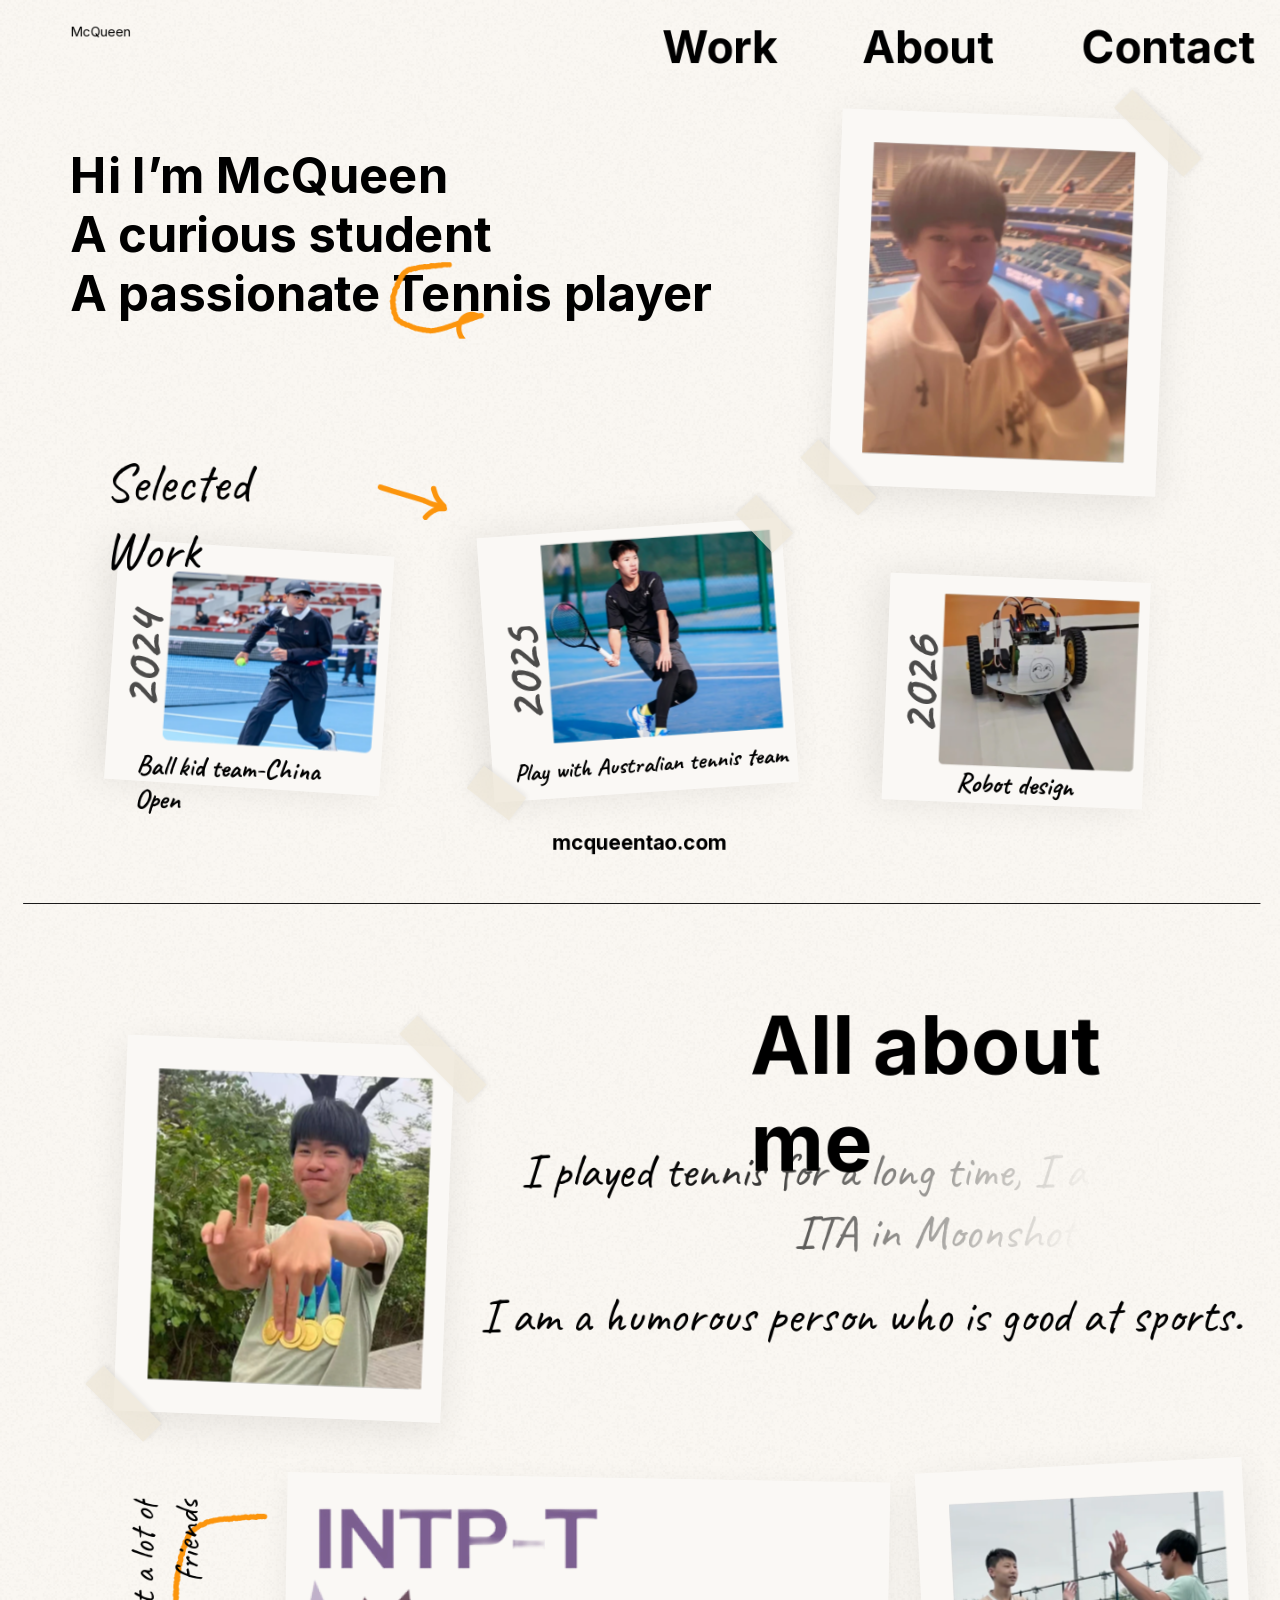
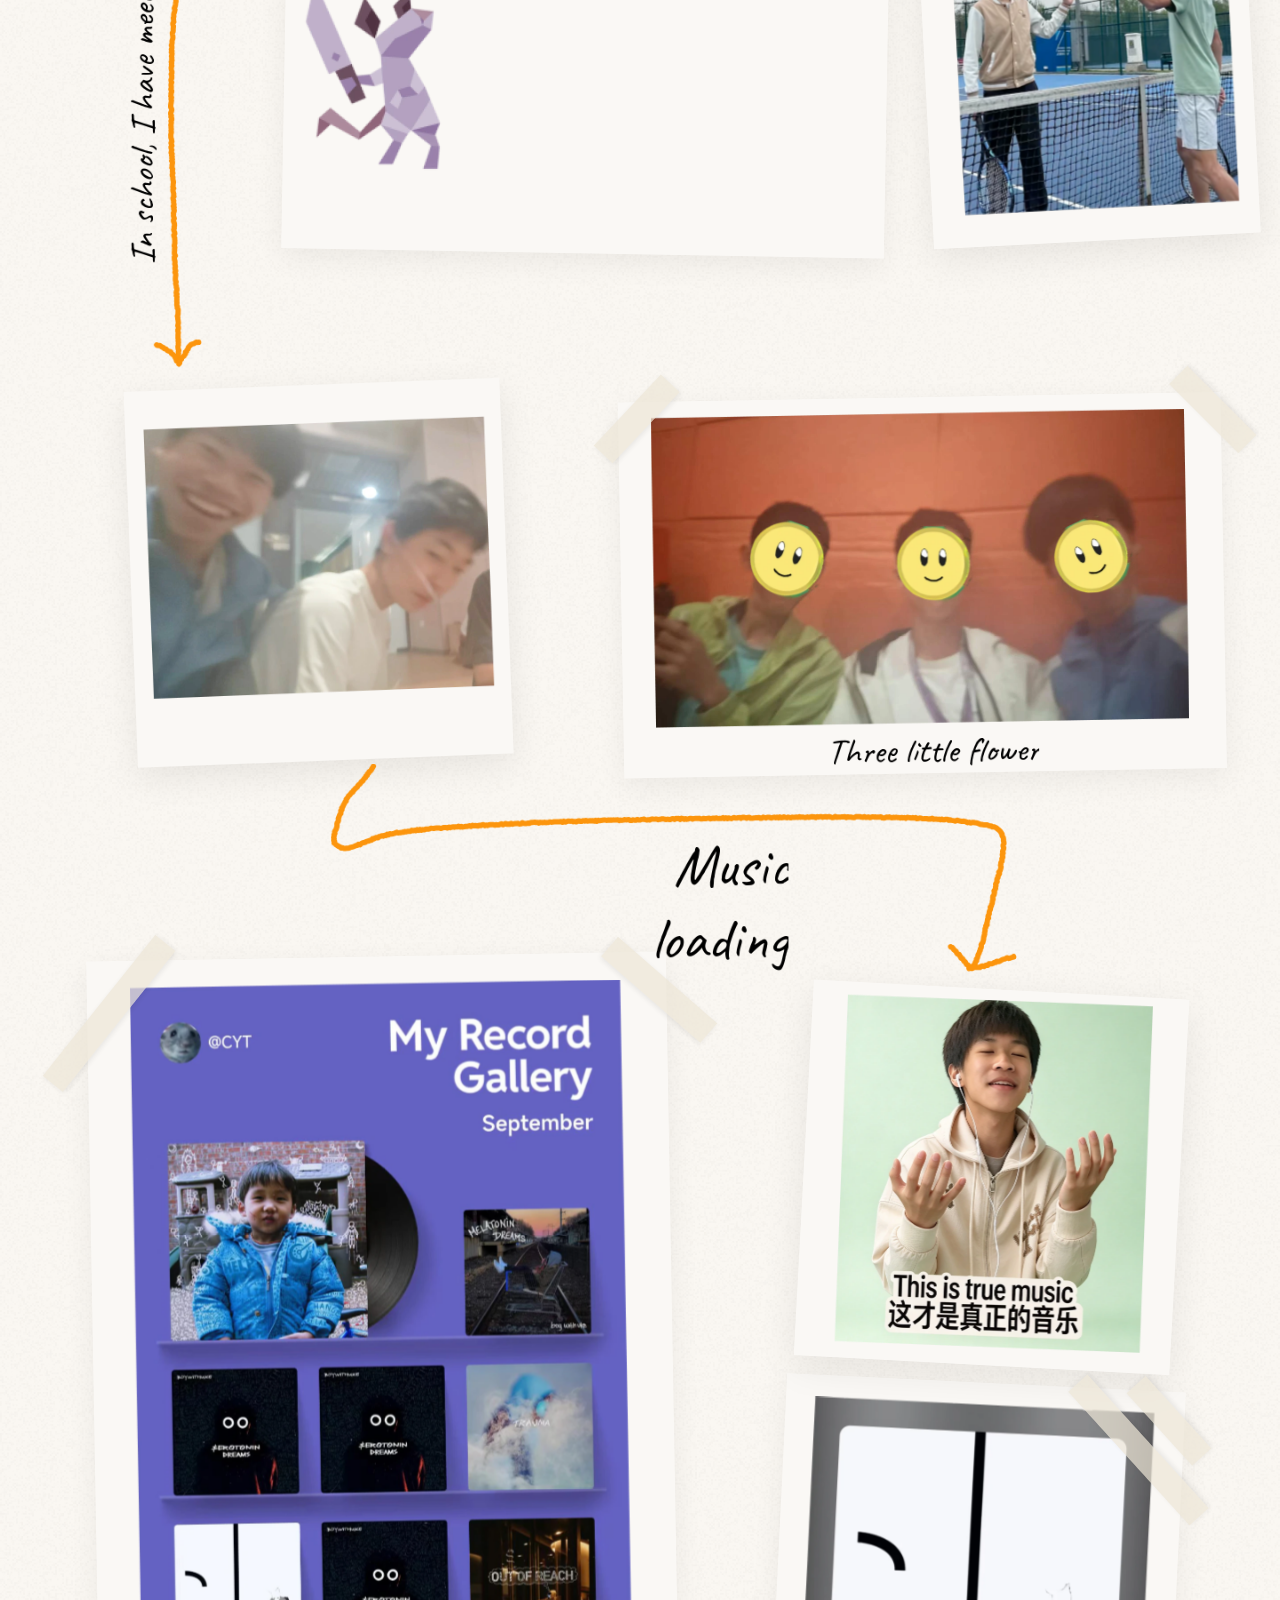
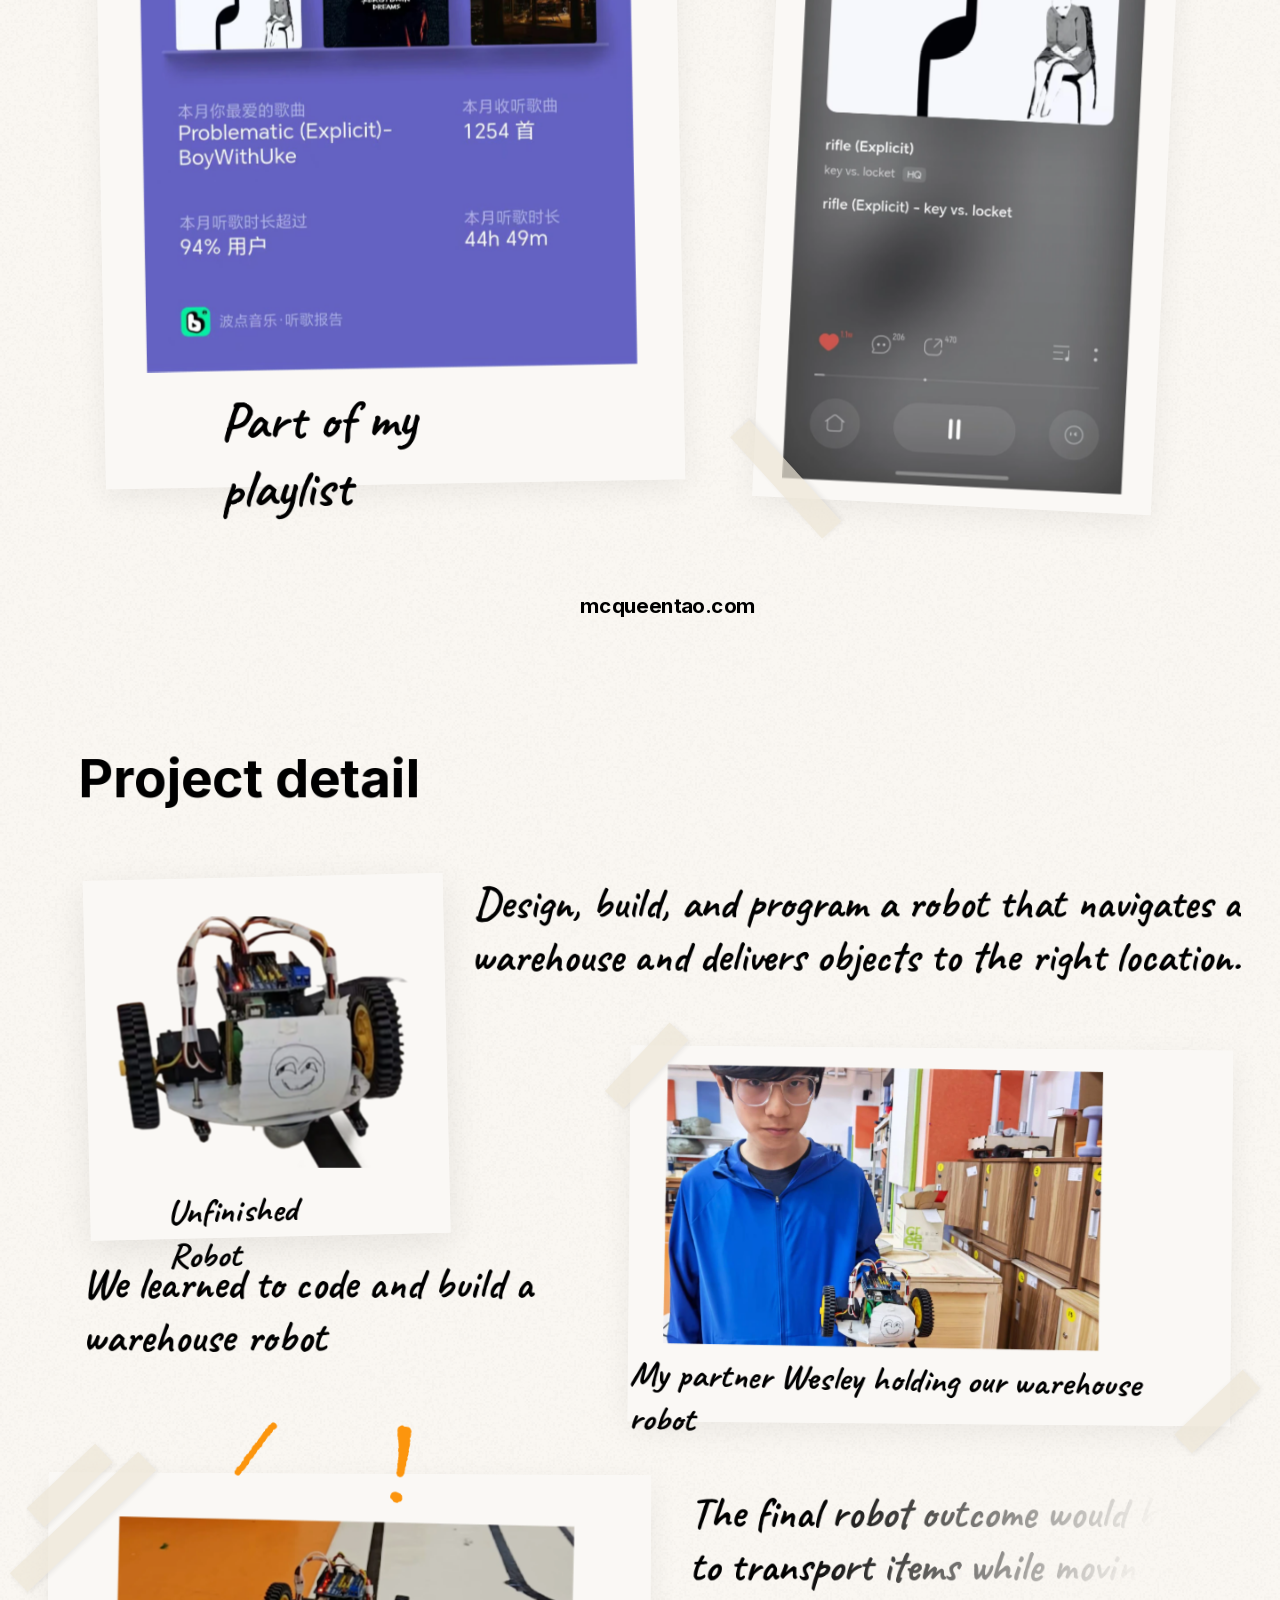
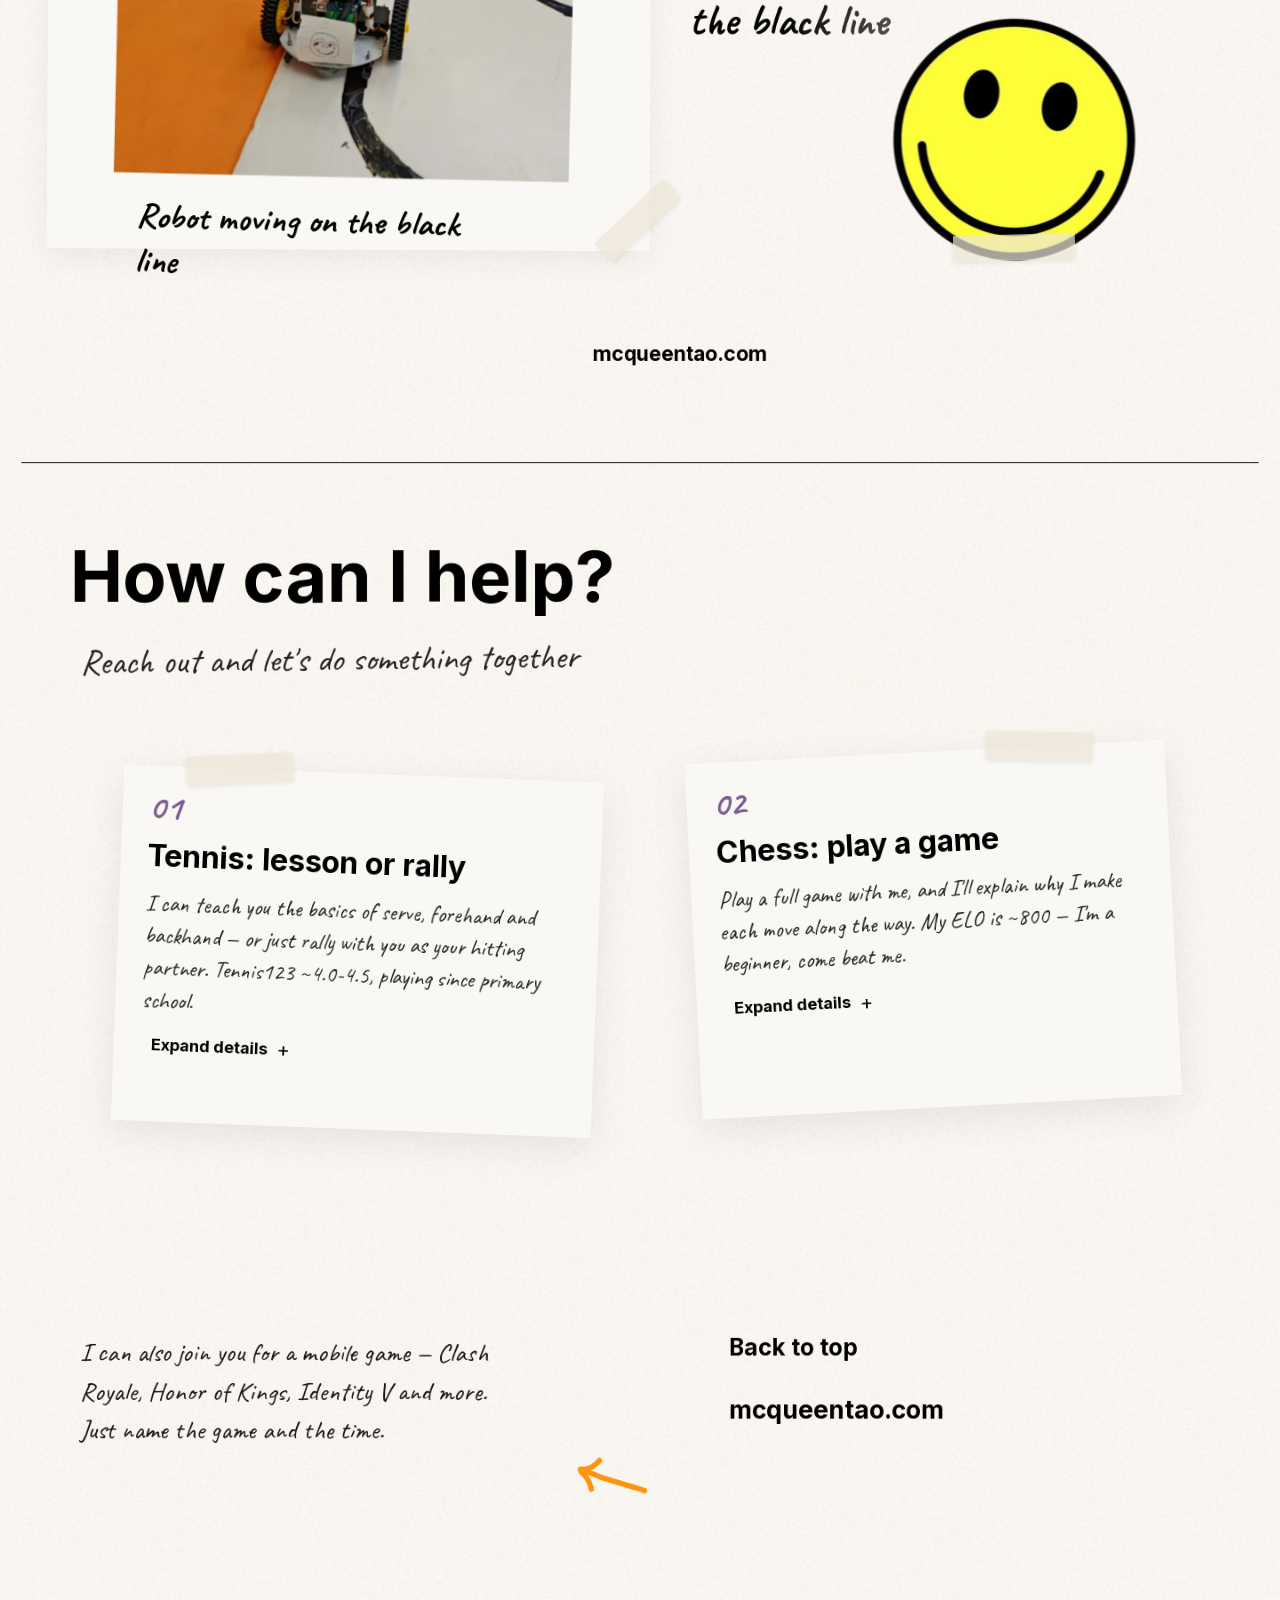
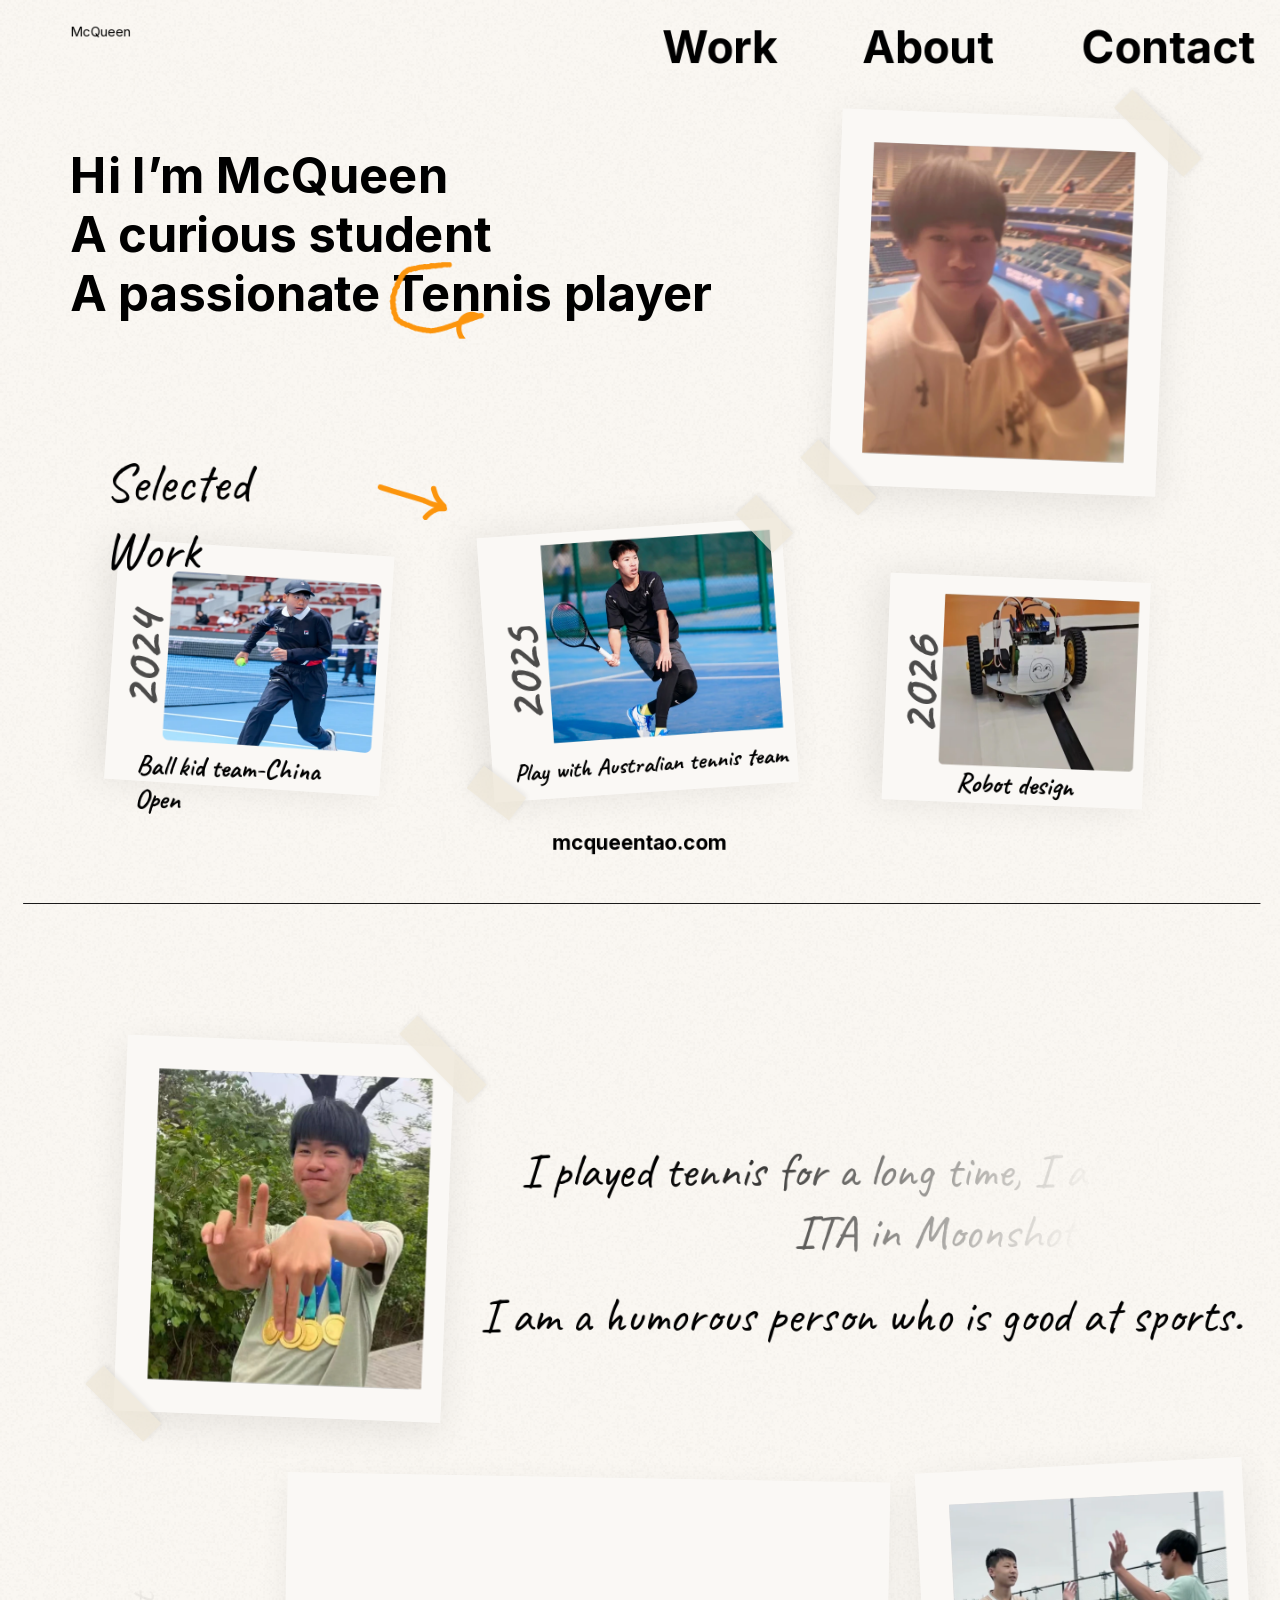
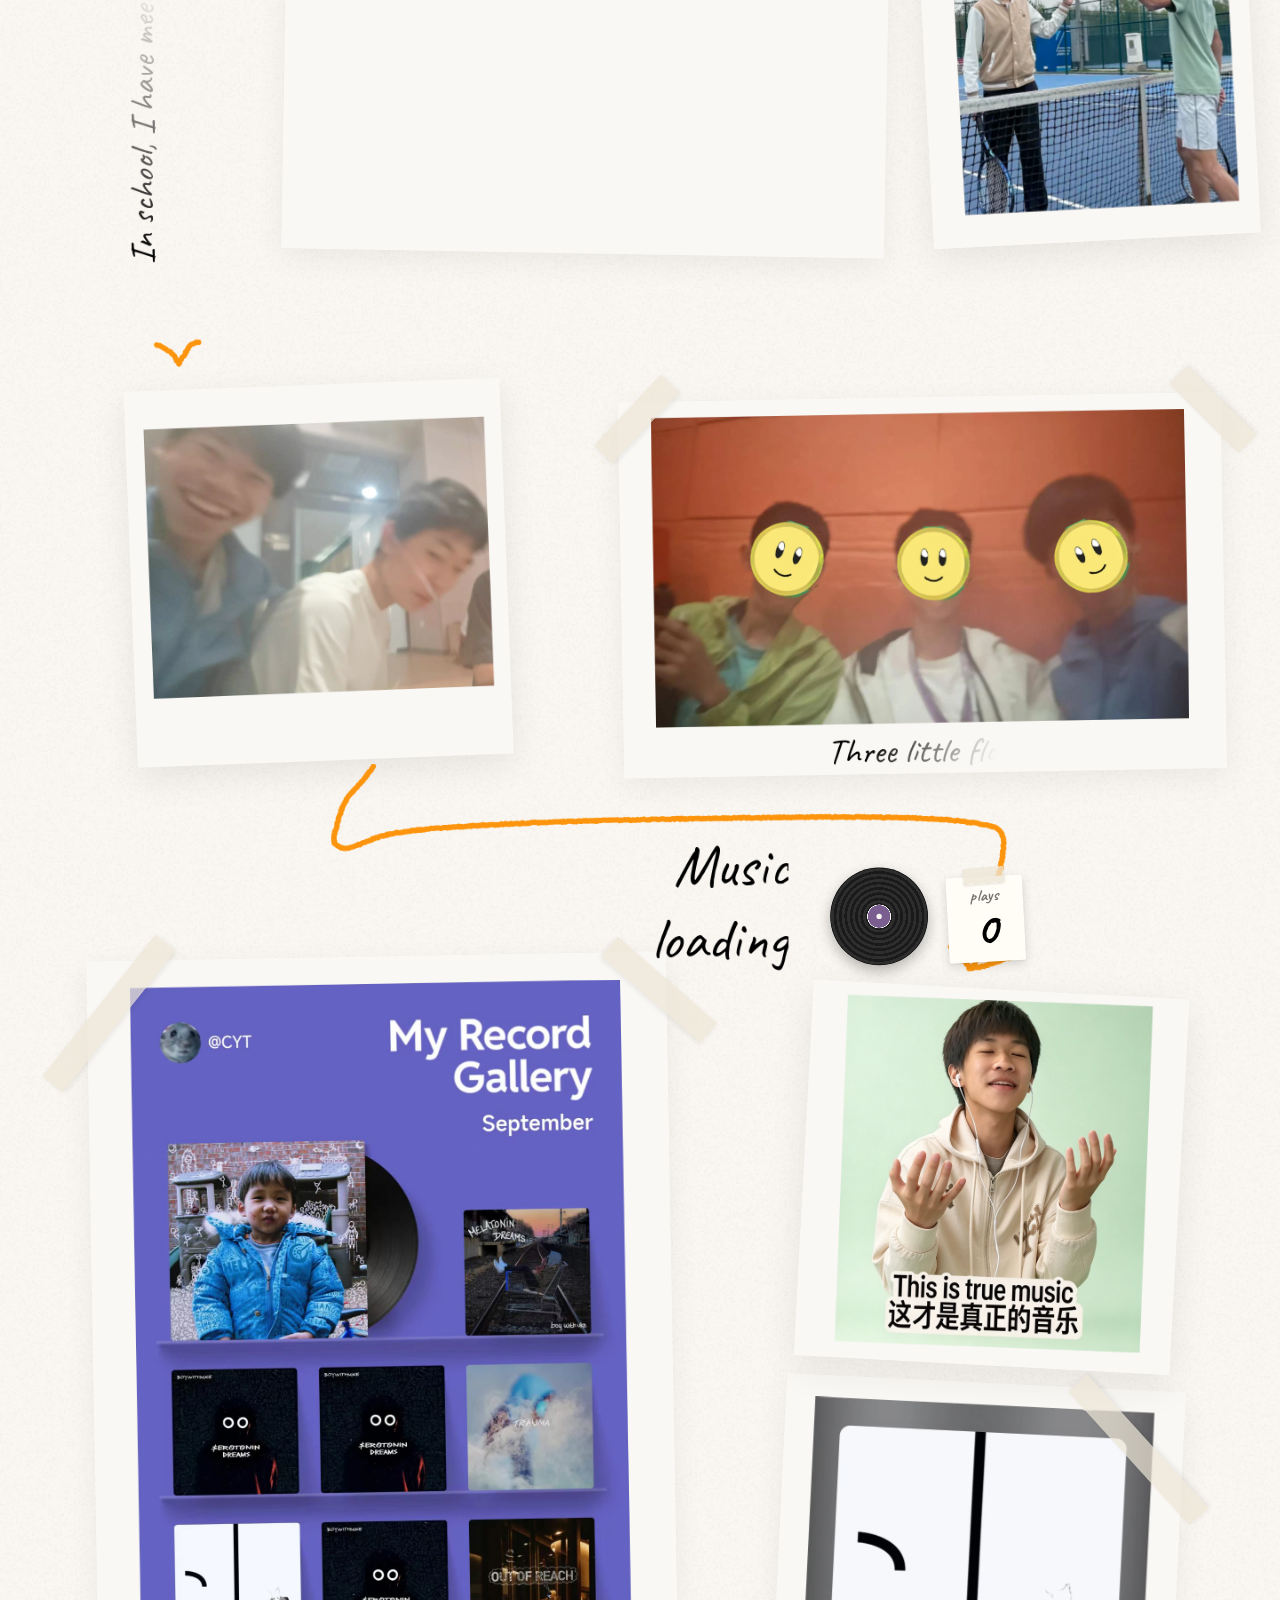
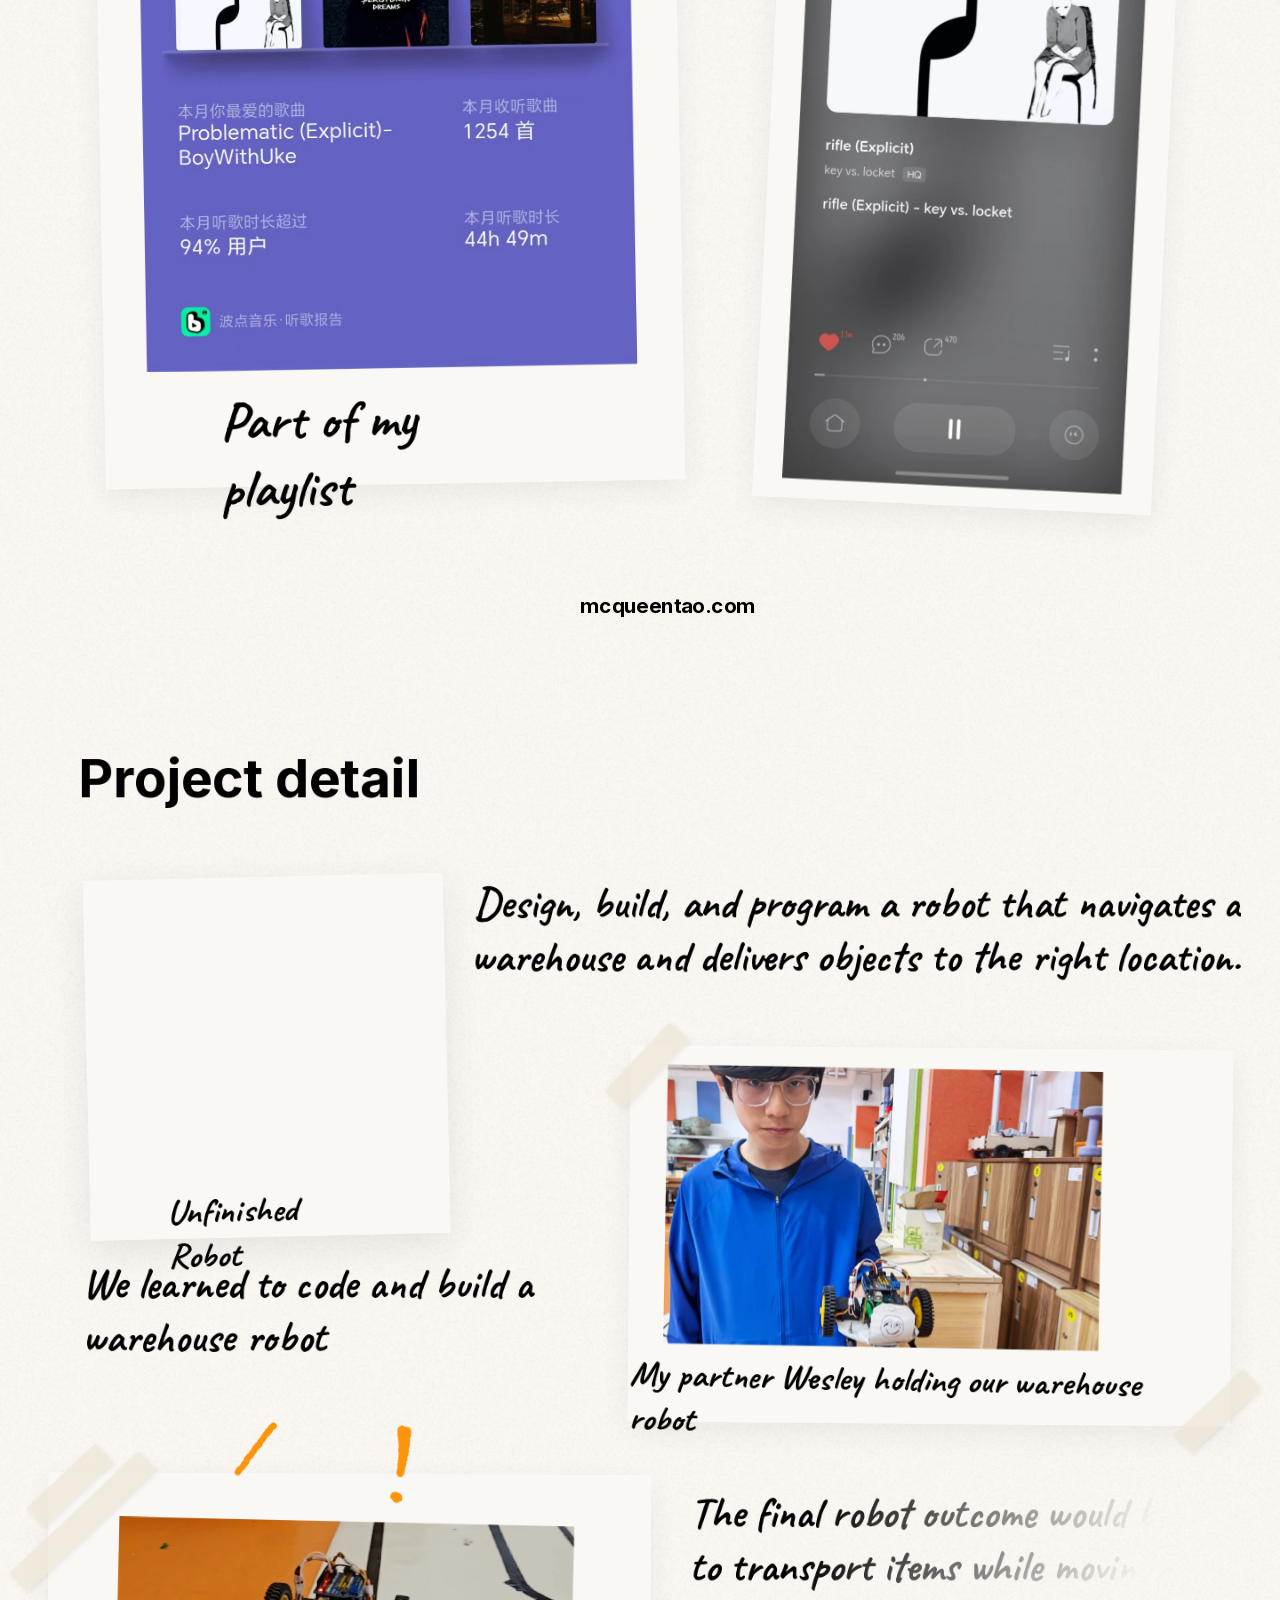
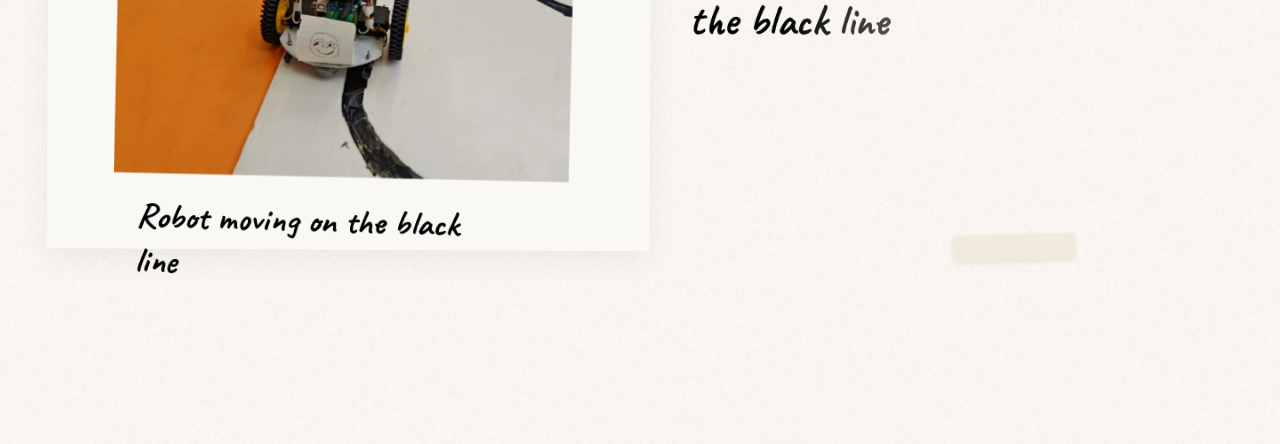
